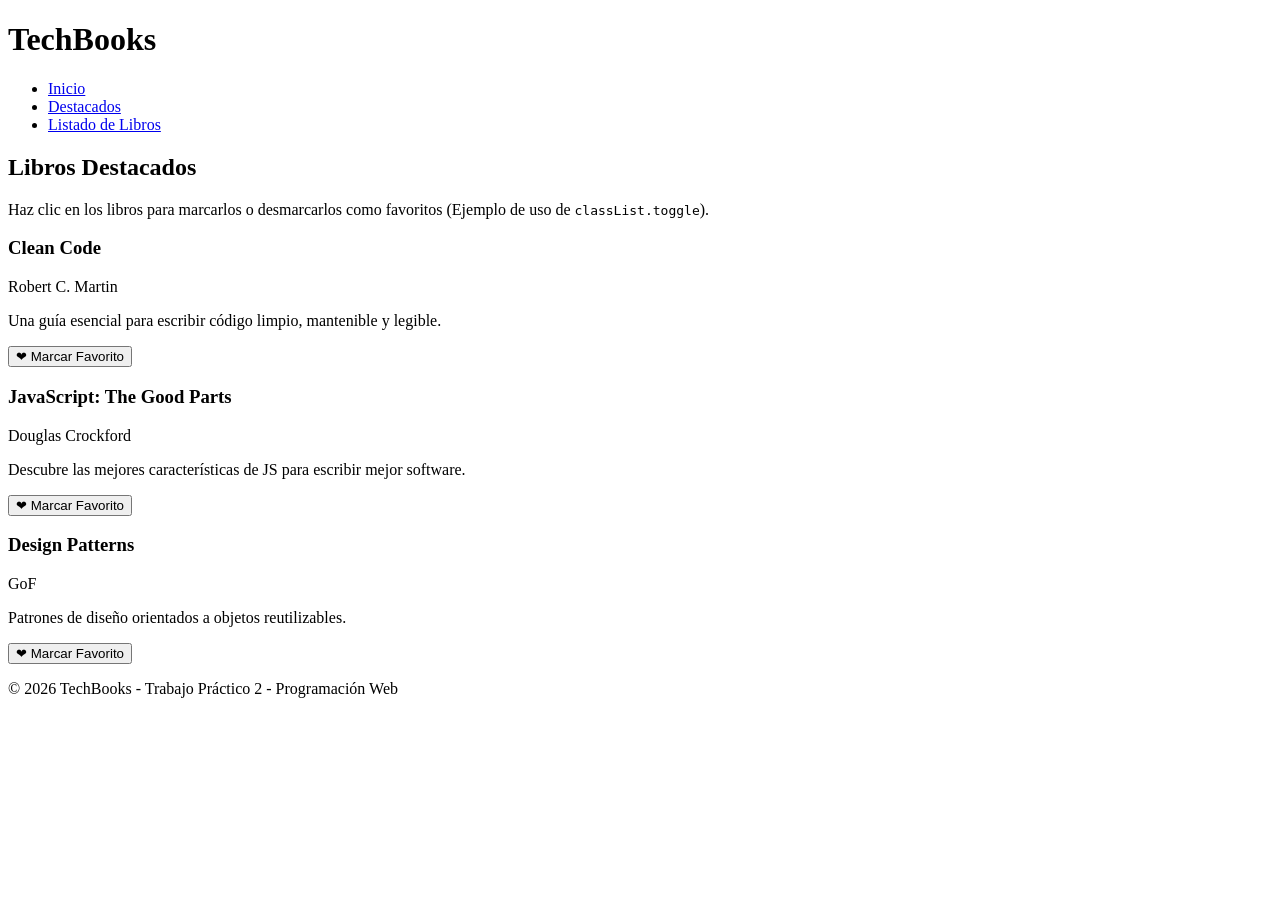
==== destacados.html @ 2c494b24 "Add HTML pages and basic navigation" ====
<!DOCTYPE html>
<html lang="es">
<head>
    <meta charset="UTF-8">
    <meta name="viewport" content="width=device-width, initial-scale=1.0">
    <meta name="description" content="Libros de programación destacados por la comunidad.">
    <title>TechBooks - Destacados</title>
    <link rel="preconnect" href="https://fonts.googleapis.com">
    <link rel="preconnect" href="https://fonts.gstatic.com" crossorigin>
    <link href="https://fonts.googleapis.com/css2?family=Inter:wght@300;400;600;700&display=swap" rel="stylesheet">
    <link rel="stylesheet" href="styles.css">
</head>
<body>
    <header>
        <div class="header-container">
            <h1 class="logo">TechBooks</h1>
            <nav>
                <ul class="nav-links">
                    <li><a href="index.html">Inicio</a></li>
                    <li><a href="destacados.html" class="active">Destacados</a></li>
                    <li><a href="listado.html">Listado de Libros</a></li>
                </ul>
            </nav>
        </div>
    </header>

    <main class="container">
        <section class="page-header">
            <h2>Libros Destacados</h2>
            <p>Haz clic en los libros para marcarlos o desmarcarlos como favoritos (Ejemplo de uso de <code>classList.toggle</code>).</p>
        </section>

        <!-- Esta sección se renderizará o manipulará desde JavaScript -->
        <div class="grid-container" id="destacados-container">
            <!-- Los elementos se crearán estáticamente aquí y el JS añadirá los eventos -->
            <article class="card card-destacado">
                <div class="card-content">
                    <h3>Clean Code</h3>
                    <p class="author">Robert C. Martin</p>
                    <p>Una guía esencial para escribir código limpio, mantenible y legible.</p>
                </div>
                <button class="btn btn-outline btn-toggle-fav">❤ Marcar Favorito</button>
            </article>

            <article class="card card-destacado">
                <div class="card-content">
                    <h3>JavaScript: The Good Parts</h3>
                    <p class="author">Douglas Crockford</p>
                    <p>Descubre las mejores características de JS para escribir mejor software.</p>
                </div>
                <button class="btn btn-outline btn-toggle-fav">❤ Marcar Favorito</button>
            </article>

            <article class="card card-destacado">
                <div class="card-content">
                    <h3>Design Patterns</h3>
                    <p class="author">GoF</p>
                    <p>Patrones de diseño orientados a objetos reutilizables.</p>
                </div>
                <button class="btn btn-outline btn-toggle-fav">❤ Marcar Favorito</button>
            </article>
        </div>
    </main>

    <footer>
        <p>&copy; 2026 TechBooks - Trabajo Práctico 2 - Programación Web</p>
    </footer>

    <script src="destacados.js"></script>
</body>
</html>
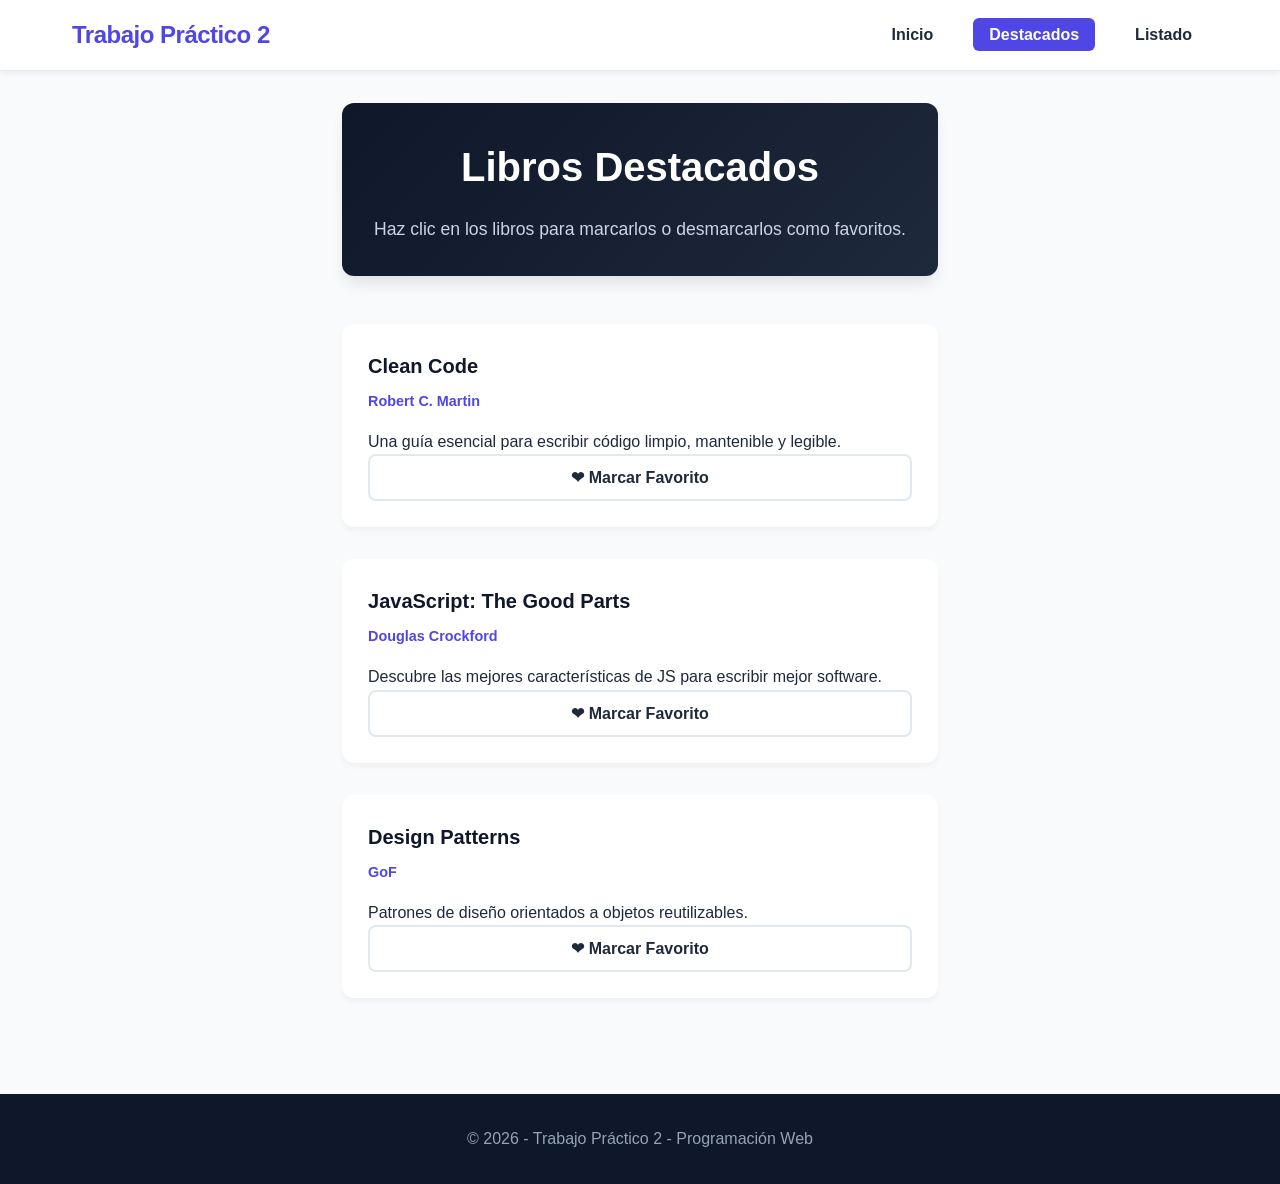
==== commit d90ca2af: "Aplicar correcciones: simplificar inicio, remover branding y comentarios" ====
--- a/destacados.html
+++ b/destacados.html
@@ -3,8 +3,7 @@
 <head>
     <meta charset="UTF-8">
     <meta name="viewport" content="width=device-width, initial-scale=1.0">
-    <meta name="description" content="Libros de programación destacados por la comunidad.">
-    <title>TechBooks - Destacados</title>
+    <title>Destacados</title>
     <link rel="preconnect" href="https://fonts.googleapis.com">
     <link rel="preconnect" href="https://fonts.gstatic.com" crossorigin>
     <link href="https://fonts.googleapis.com/css2?family=Inter:wght@300;400;600;700&display=swap" rel="stylesheet">
@@ -13,12 +12,12 @@
 <body>
     <header>
         <div class="header-container">
-            <h1 class="logo">TechBooks</h1>
+            <h1 class="logo">Trabajo Práctico 2</h1>
             <nav>
                 <ul class="nav-links">
                     <li><a href="index.html">Inicio</a></li>
                     <li><a href="destacados.html" class="active">Destacados</a></li>
-                    <li><a href="listado.html">Listado de Libros</a></li>
+                    <li><a href="listado.html">Listado</a></li>
                 </ul>
             </nav>
         </div>
@@ -27,12 +26,10 @@
     <main class="container">
         <section class="page-header">
             <h2>Libros Destacados</h2>
-            <p>Haz clic en los libros para marcarlos o desmarcarlos como favoritos (Ejemplo de uso de <code>classList.toggle</code>).</p>
+            <p>Haz clic en los libros para marcarlos o desmarcarlos como favoritos.</p>
         </section>
 
-        <!-- Esta sección se renderizará o manipulará desde JavaScript -->
         <div class="grid-container" id="destacados-container">
-            <!-- Los elementos se crearán estáticamente aquí y el JS añadirá los eventos -->
             <article class="card card-destacado">
                 <div class="card-content">
                     <h3>Clean Code</h3>
@@ -63,7 +60,7 @@
     </main>
 
     <footer>
-        <p>&copy; 2026 TechBooks - Trabajo Práctico 2 - Programación Web</p>
+        <p>&copy; 2026 - Trabajo Práctico 2 - Programación Web</p>
     </footer>
 
     <script src="destacados.js"></script>
--- a/styles.css
+++ b/styles.css
@@ -0,0 +1,230 @@
+:root {
+    --primary-color: #4F46E5;
+    --primary-hover: #4338CA;
+    --secondary-color: #0F172A;
+    --background-color: #F8FAFC;
+    --card-bg: #FFFFFF;
+    --text-main: #1E293B;
+    --text-muted: #64748B;
+    --border-color: #E2E8F0;
+    --accent-color: #10B981;
+}
+
+* {
+    margin: 0;
+    padding: 0;
+    box-sizing: border-box;
+}
+
+body {
+    font-family: 'Inter', sans-serif;
+    background-color: var(--background-color);
+    color: var(--text-main);
+    line-height: 1.6;
+    display: flex;
+    flex-direction: column;
+    min-height: 100vh;
+}
+
+header {
+    background-color: var(--card-bg);
+    border-bottom: 1px solid var(--border-color);
+    padding: 1rem 0;
+    box-shadow: 0 4px 6px -1px rgba(0, 0, 0, 0.05);
+}
+
+.header-container {
+    max-width: 1200px;
+    margin: 0 auto;
+    padding: 0 2rem;
+    display: flex;
+    justify-content: space-between;
+    align-items: center;
+}
+
+.logo {
+    font-size: 1.5rem;
+    font-weight: 700;
+    color: var(--primary-color);
+    letter-spacing: -0.5px;
+}
+
+.nav-links {
+    list-style: none;
+    display: flex;
+    gap: 1.5rem;
+}
+
+.nav-links a {
+    text-decoration: none;
+    color: var(--text-main);
+    font-weight: 600;
+    padding: 0.5rem 1rem;
+    border-radius: 6px;
+    transition: background-color 0.3s ease, color 0.3s ease;
+}
+
+.nav-links a:hover,
+.nav-links a.active {
+    background-color: var(--primary-color);
+    color: white;
+}
+
+.container {
+    max-width: 1200px;
+    margin: 2rem auto;
+    padding: 0 2rem;
+    flex: 1;
+}
+
+.page-header {
+    text-align: center;
+    margin-bottom: 3rem;
+    padding: 2rem;
+    background: linear-gradient(135deg, var(--secondary-color), #1E293B);
+    color: white;
+    border-radius: 12px;
+    box-shadow: 0 10px 15px -3px rgba(0,0,0,0.1);
+}
+
+.page-header h2 {
+    font-size: 2.5rem;
+    margin-bottom: 1rem;
+}
+
+.page-header p {
+    color: #CBD5E1;
+    font-size: 1.1rem;
+}
+
+.btn {
+    display: inline-block;
+    padding: 0.75rem 1.5rem;
+    font-size: 1rem;
+    font-weight: 600;
+    text-decoration: none;
+    border-radius: 8px;
+    border: none;
+    cursor: pointer;
+    transition: background-color 0.2s, box-shadow 0.2s;
+}
+
+.btn:hover {
+    box-shadow: 0 4px 6px -1px rgba(0,0,0,0.1);
+}
+
+.btn-primary {
+    background-color: var(--primary-color);
+    color: white;
+}
+
+.btn-primary:hover {
+    background-color: var(--primary-hover);
+}
+
+.btn-secondary {
+    background-color: var(--secondary-color);
+    color: white;
+}
+
+.btn-outline {
+    background-color: transparent;
+    border: 2px solid var(--border-color);
+    color: var(--text-main);
+}
+
+.btn-outline:hover {
+    border-color: var(--primary-color);
+    color: var(--primary-color);
+}
+
+.filter-section {
+    display: flex;
+    justify-content: center;
+    gap: 1rem;
+    margin-bottom: 2rem;
+}
+
+.btn-filter {
+    background-color: var(--card-bg);
+    border: 1px solid var(--border-color);
+    color: var(--text-muted);
+}
+
+.btn-filter.active {
+    background-color: var(--primary-color);
+    color: white;
+    border-color: var(--primary-color);
+}
+
+.grid-container {
+    display: grid;
+    grid-template-columns: repeat(auto-fill, minmax(300px, 1fr));
+    gap: 2rem;
+    margin-bottom: 4rem;
+}
+
+.card {
+    background-color: var(--card-bg);
+    border: 1px solid var(--border-color);
+    border-radius: 12px;
+    padding: 1.5rem;
+    display: flex;
+    flex-direction: column;
+    justify-content: space-between;
+    box-shadow: 0 4px 6px -1px rgba(0,0,0,0.05);
+    transition: background-color 0.3s ease, border-color 0.3s ease, box-shadow 0.3s ease;
+}
+
+.card:hover {
+    box-shadow: 0 10px 15px -3px rgba(0,0,0,0.1);
+    border-color: var(--primary-color);
+}
+
+.card-content h3 {
+    font-size: 1.25rem;
+    color: var(--secondary-color);
+    margin-bottom: 0.5rem;
+}
+
+.card-content .author {
+    font-size: 0.9rem;
+    color: var(--primary-color);
+    font-weight: 600;
+    margin-bottom: 1rem;
+}
+
+.card-content .category {
+    display: inline-block;
+    padding: 0.25rem 0.75rem;
+    background-color: #E0E7FF;
+    color: var(--primary-color);
+    border-radius: 999px;
+    font-size: 0.8rem;
+    font-weight: 600;
+    margin-bottom: 1rem;
+}
+
+.card-destacado {
+    border: 2px solid transparent;
+}
+
+.card-destacado.is-favorite {
+    border-color: var(--accent-color);
+    background-color: #F0FDF4;
+    box-shadow: 0 0 15px rgba(16, 185, 129, 0.2);
+}
+
+.card-destacado.is-favorite .btn-toggle-fav {
+    background-color: var(--accent-color);
+    color: white;
+    border-color: var(--accent-color);
+}
+
+footer {
+    background-color: var(--secondary-color);
+    color: #94A3B8;
+    text-align: center;
+    padding: 2rem;
+    margin-top: auto;
+}
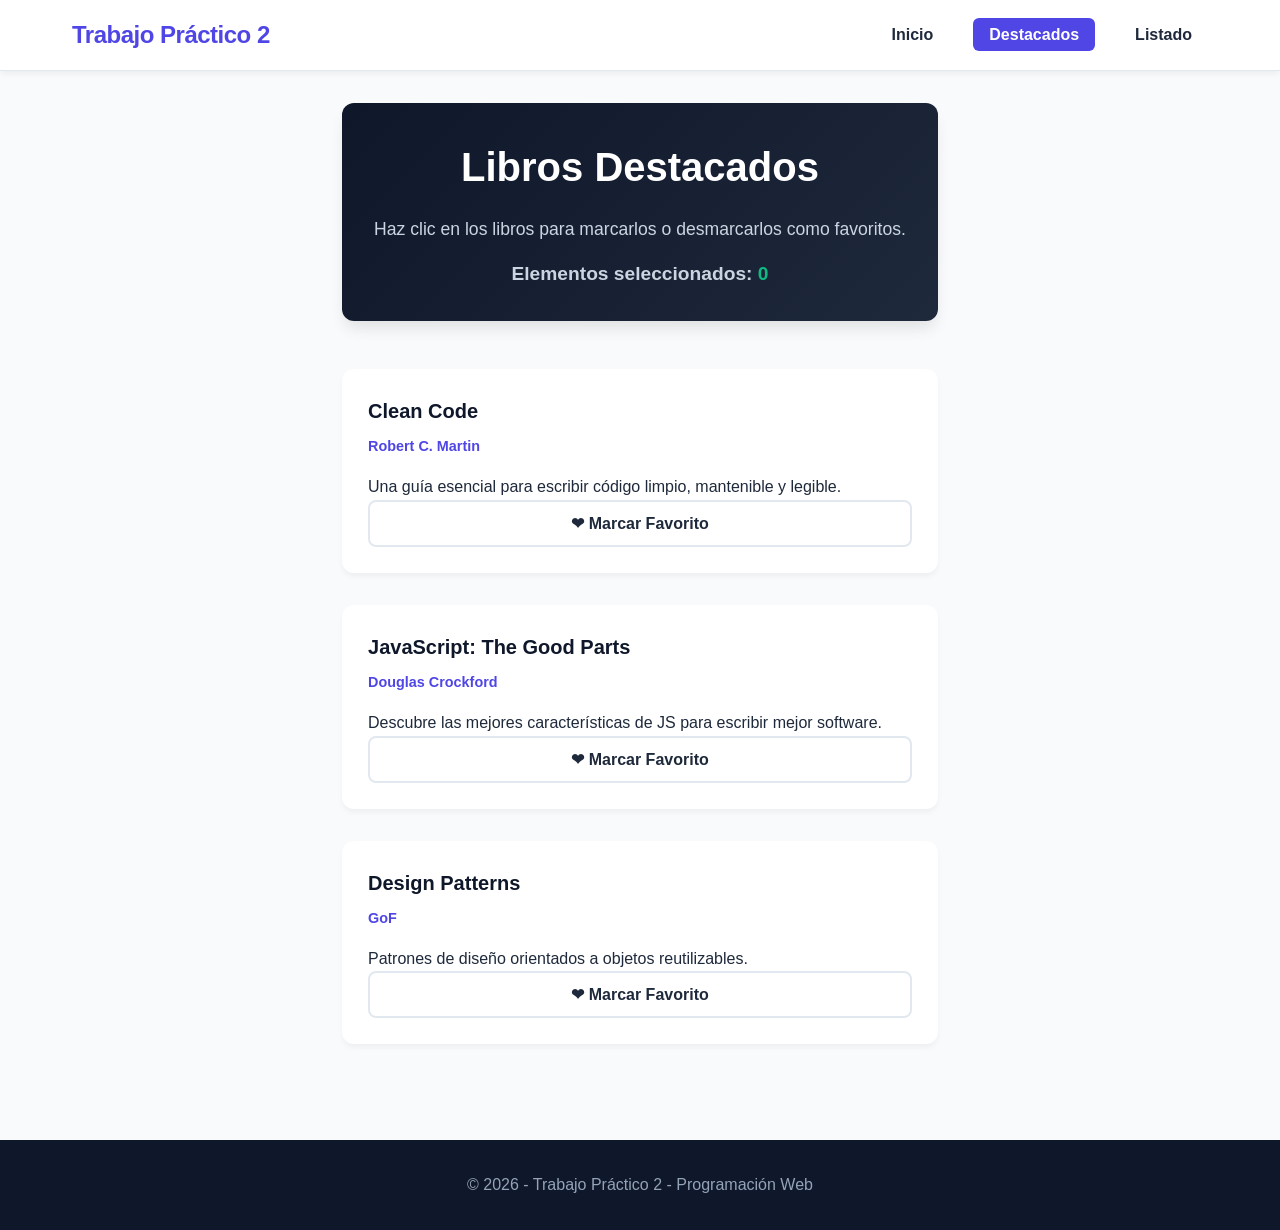
==== commit 5006ad1a: "Add click counter to index and selected counter to destacados" ====
--- a/destacados.html
+++ b/destacados.html
@@ -27,6 +27,7 @@
         <section class="page-header">
             <h2>Libros Destacados</h2>
             <p>Haz clic en los libros para marcarlos o desmarcarlos como favoritos.</p>
+            <p style="margin-top: 15px; font-weight: bold; font-size: 1.2rem;">Elementos seleccionados: <span id="contador-seleccionados" style="color: var(--accent-color);">0</span></p>
         </section>
 
         <div class="grid-container" id="destacados-container">
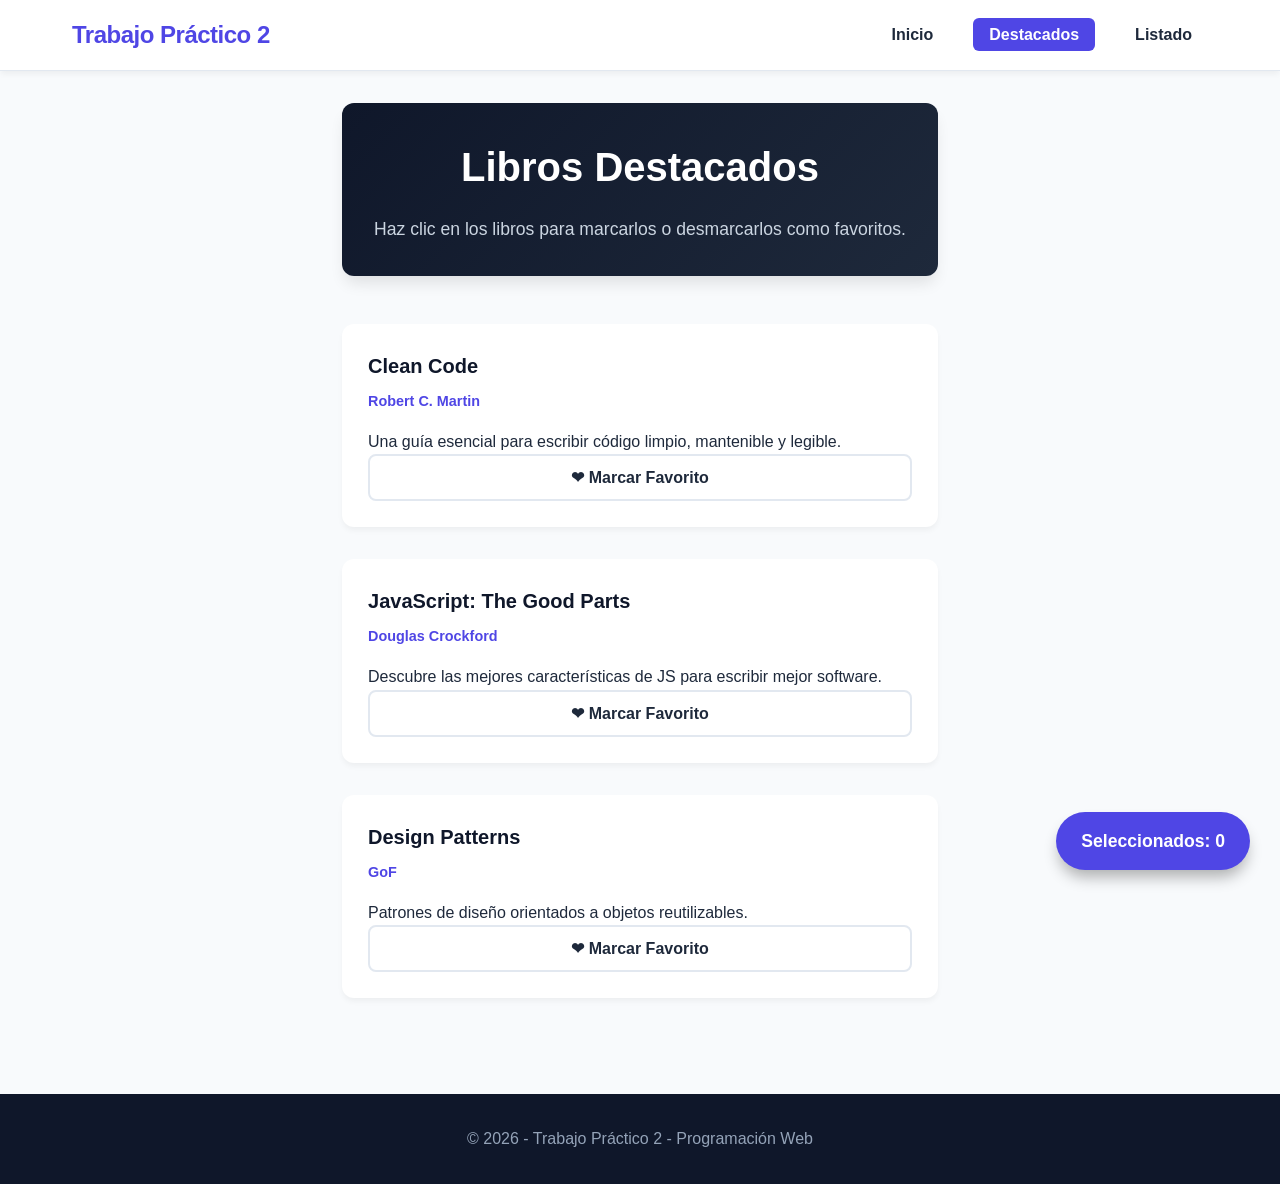
==== commit dbd98c3a: "Hacer el contador de destacados flotante y siempre visible" ====
--- a/destacados.html
+++ b/destacados.html
@@ -27,7 +27,6 @@
         <section class="page-header">
             <h2>Libros Destacados</h2>
             <p>Haz clic en los libros para marcarlos o desmarcarlos como favoritos.</p>
-            <p style="margin-top: 15px; font-weight: bold; font-size: 1.2rem;">Elementos seleccionados: <span id="contador-seleccionados" style="color: var(--accent-color);">0</span></p>
         </section>
 
         <div class="grid-container" id="destacados-container">
@@ -58,6 +57,10 @@
                 <button class="btn btn-outline btn-toggle-fav">❤ Marcar Favorito</button>
             </article>
         </div>
+
+        <div class="floating-counter">
+            Seleccionados: <span id="contador-seleccionados">0</span>
+        </div>
     </main>
 
     <footer>
--- a/styles.css
+++ b/styles.css
@@ -228,3 +228,17 @@
     padding: 2rem;
     margin-top: auto;
 }
+
+.floating-counter {
+    position: fixed;
+    bottom: 30px;
+    right: 30px;
+    background-color: var(--primary-color);
+    color: white;
+    padding: 15px 25px;
+    border-radius: 50px;
+    font-weight: bold;
+    font-size: 1.1rem;
+    box-shadow: 0 10px 15px -3px rgba(0,0,0,0.3);
+    z-index: 1000;
+}
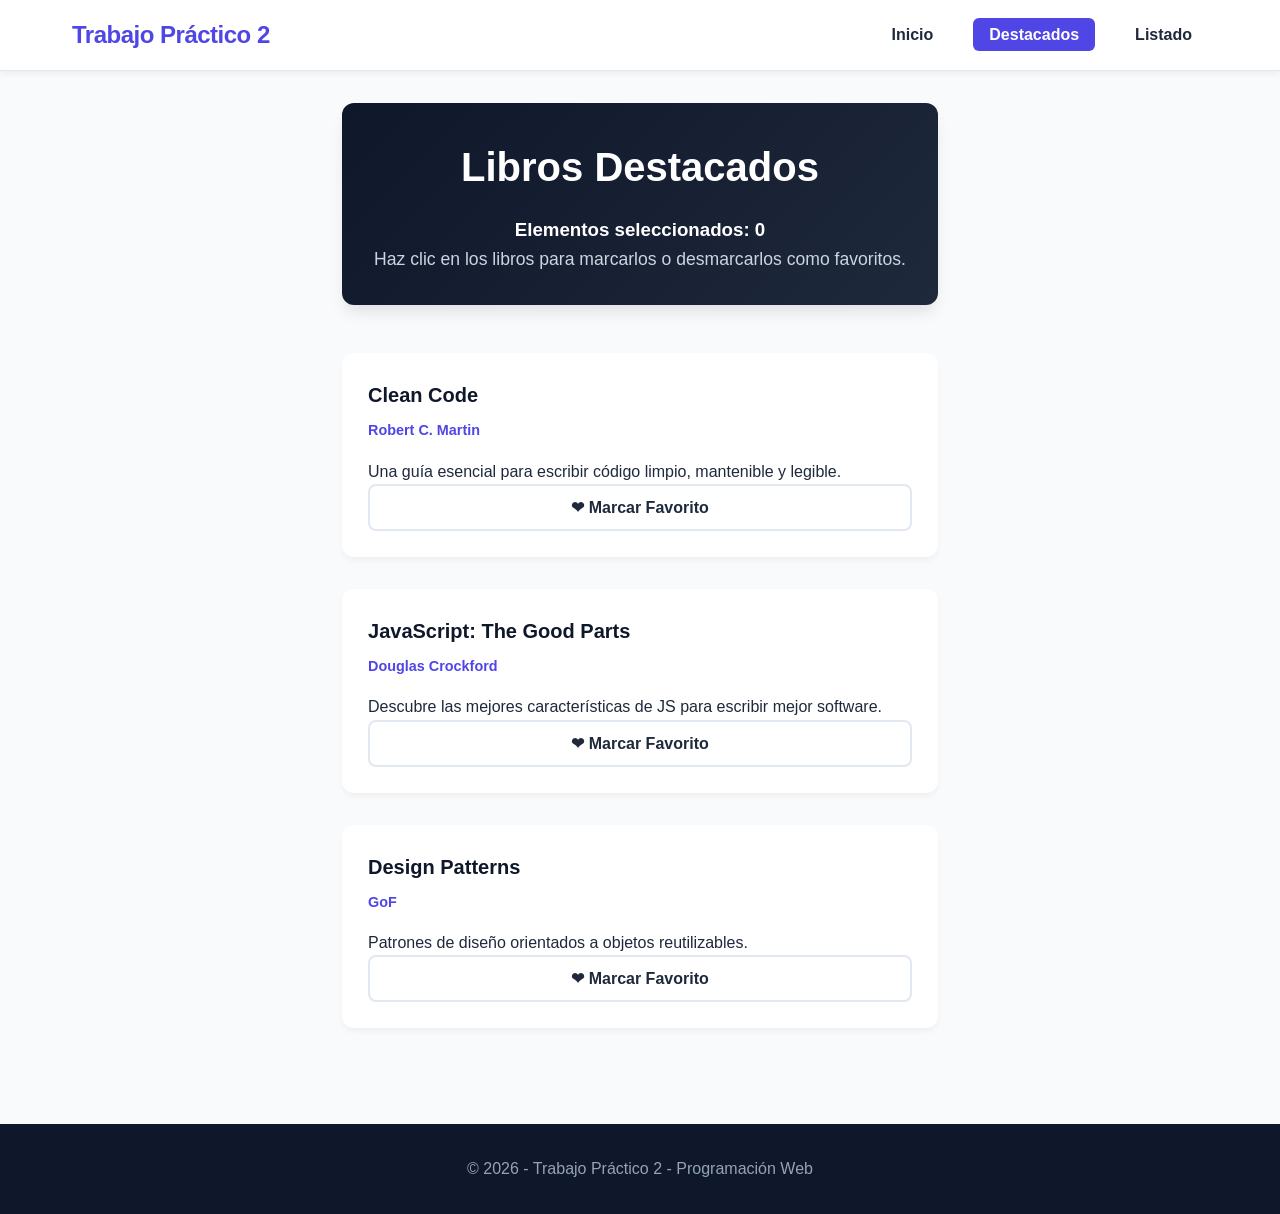
==== commit 8c6793a6: "Volver el contador de seleccionados a HTML simple en lugar de flotante" ====
--- a/destacados.html
+++ b/destacados.html
@@ -26,6 +26,7 @@
     <main class="container">
         <section class="page-header">
             <h2>Libros Destacados</h2>
+            <h3>Elementos seleccionados: <span id="contador-seleccionados">0</span></h3>
             <p>Haz clic en los libros para marcarlos o desmarcarlos como favoritos.</p>
         </section>
 
@@ -57,10 +58,6 @@
                 <button class="btn btn-outline btn-toggle-fav">❤ Marcar Favorito</button>
             </article>
         </div>
-
-        <div class="floating-counter">
-            Seleccionados: <span id="contador-seleccionados">0</span>
-        </div>
     </main>
 
     <footer>
--- a/styles.css
+++ b/styles.css
@@ -228,17 +228,3 @@
     padding: 2rem;
     margin-top: auto;
 }
-
-.floating-counter {
-    position: fixed;
-    bottom: 30px;
-    right: 30px;
-    background-color: var(--primary-color);
-    color: white;
-    padding: 15px 25px;
-    border-radius: 50px;
-    font-weight: bold;
-    font-size: 1.1rem;
-    box-shadow: 0 10px 15px -3px rgba(0,0,0,0.3);
-    z-index: 1000;
-}
